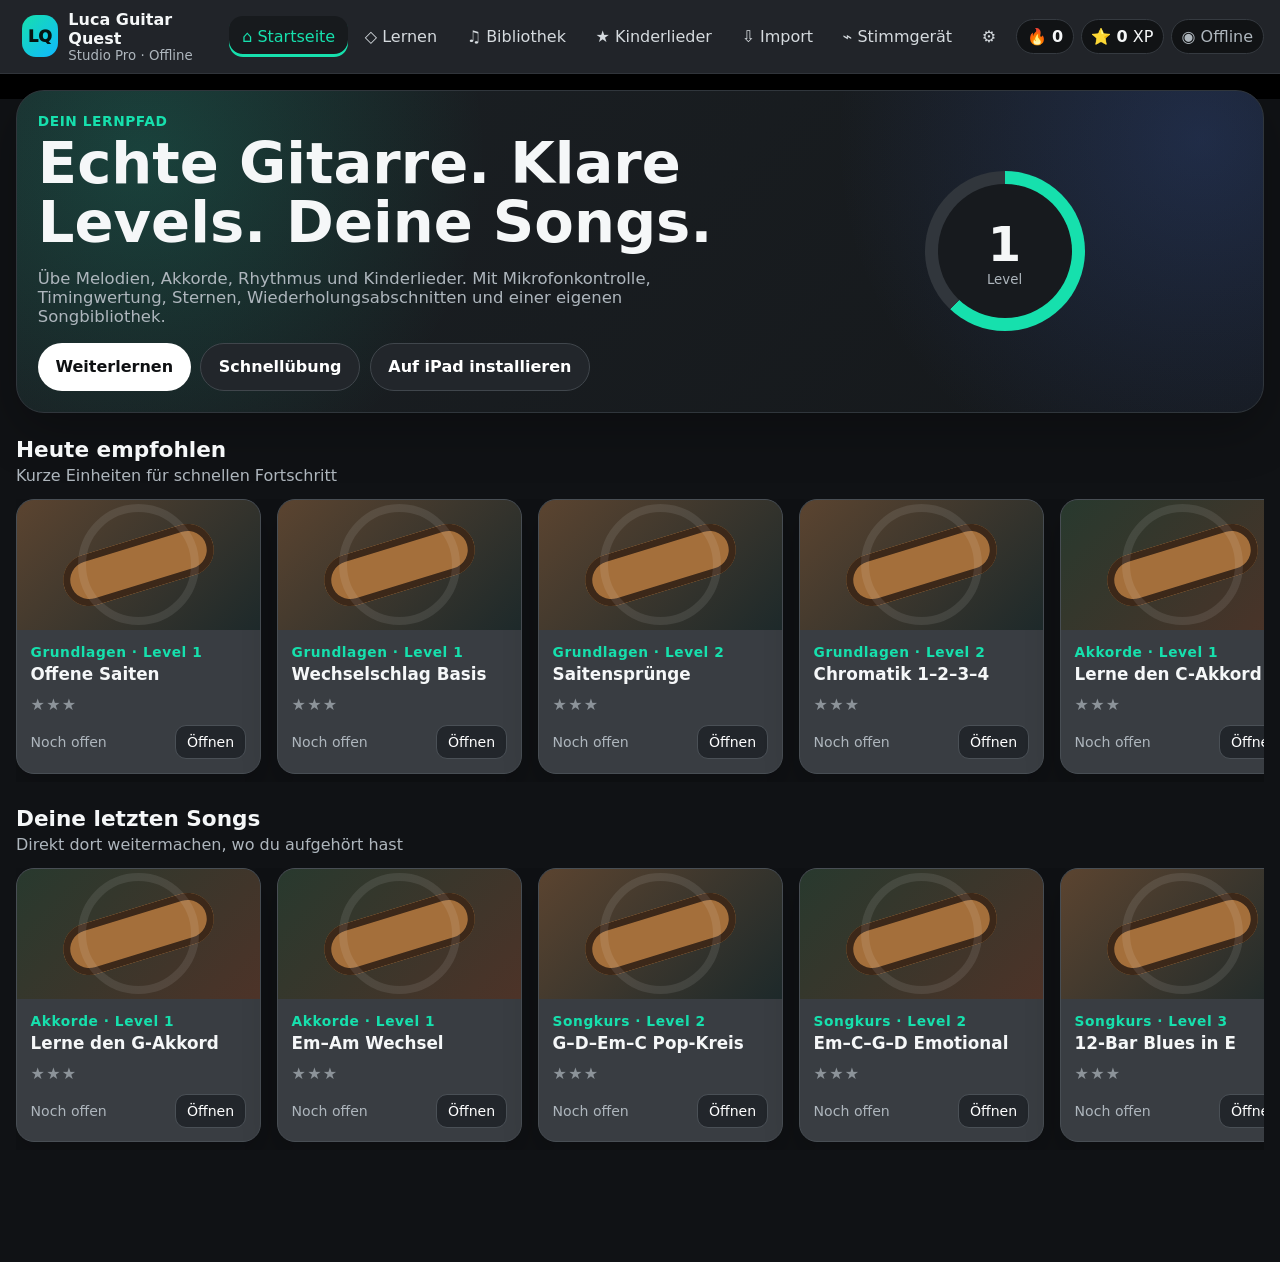
==== index.html @ d2fcce5e "Add files via upload" ====
<!doctype html>
<html lang="de">
<head>
  <meta charset="utf-8">
  <meta name="viewport" content="width=device-width, initial-scale=1, viewport-fit=cover">
  <meta name="theme-color" content="#15181c">
  <meta name="apple-mobile-web-app-capable" content="yes">
  <meta name="apple-mobile-web-app-status-bar-style" content="black-translucent">
  <title>Luca Guitar Quest Studio Pro · iPad Offline</title>

  <meta name="mobile-web-app-capable" content="yes">
  <meta name="apple-mobile-web-app-title" content="Luca Guitar Quest">
  <meta name="format-detection" content="telephone=no">
  <meta name="color-scheme" content="dark">
  <link rel="apple-touch-icon" sizes="180x180" href="icon-180.png">
  <link rel="icon" type="image/png" sizes="192x192" href="icon-192.png">
  <link rel="icon" type="image/png" sizes="512x512" href="icon-512.png">
  <link rel="apple-touch-startup-image" href="ipad-pro-13-portrait.png" media="(device-width: 1032px) and (device-height: 1376px) and (-webkit-device-pixel-ratio: 2) and (orientation: portrait)">
  <link rel="apple-touch-startup-image" href="ipad-pro-13-landscape.png" media="(device-width: 1032px) and (device-height: 1376px) and (-webkit-device-pixel-ratio: 2) and (orientation: landscape)">
  <link rel="manifest" href="manifest.json">
  <link rel="stylesheet" href="styles.css">
</head>
<body>
<div id="app" class="app-shell">
  <header class="topbar">
    <div class="topbar-inner">
      <button class="brand" data-nav="home" aria-label="Startseite öffnen">
        <span class="brand-logo">LQ</span>
        <span><strong>Luca Guitar Quest</strong><small>Studio Pro · Offline</small></span>
      </button>
      <nav class="desktop-nav" aria-label="Hauptnavigation">
        <button data-nav="home" class="active">⌂ Startseite</button>
        <button data-nav="learn">◇ Lernen</button>
        <button data-nav="library">♫ Bibliothek</button>
        <button data-nav="kids">★ Kinderlieder</button>
        <button data-nav="import">⇩ Import</button>
        <button data-nav="tuner">⌁ Stimmgerät</button>
        <button data-nav="settings">⚙ Einstellungen</button>
      </nav>
      <div class="top-status">
        <span class="status-chip">🔥 <b id="streakTop">0</b></span>
        <span class="status-chip">⭐ <b id="xpTop">0</b> XP</span>
        <span id="connectionTop" class="status-chip" title="Netzwerkstatus">◉ Offline</span>
      </div>
    </div>
  </header>

  <main class="main-content">
    <section id="screen-home" class="screen active">
      <div class="hero-card">
        <div>
          <span class="eyebrow">DEIN LERNPFAD</span>
          <h1>Echte Gitarre. Klare Levels. Deine Songs.</h1>
          <p>Übe Melodien, Akkorde, Rhythmus und Kinderlieder. Mit Mikrofonkontrolle, Timingwertung, Sternen, Wiederholungsabschnitten und einer eigenen Songbibliothek.</p>
          <div class="button-row">
            <button class="button primary" data-nav="learn">Weiterlernen</button>
            <button class="button secondary" id="quickPracticeBtn">Schnellübung</button>
            <button class="button secondary install-action" id="installHeroBtn">Auf iPad installieren</button>
          </div>
        </div>
        <div class="level-ring" aria-label="Aktuelles Level"><div><strong id="homeLevel">1</strong><small>Level</small></div></div>
      </div>
      <div class="section-head"><div><h2>Heute empfohlen</h2><p>Kurze Einheiten für schnellen Fortschritt</p></div></div>
      <div id="homeRecommended" class="horizontal-cards"></div>
      <div class="section-head"><div><h2>Deine letzten Songs</h2><p>Direkt dort weitermachen, wo du aufgehört hast</p></div></div>
      <div id="recentSongs" class="horizontal-cards"></div>
    </section>

    <section id="screen-learn" class="screen">
      <div class="subnav" role="tablist">
        <button class="active" data-learn-filter="all">Pfad</button>
        <button data-learn-filter="Grundlagen">Grundlagen</button>
        <button data-learn-filter="Akkorde">Akkorde</button>
        <button data-learn-filter="Rhythmus">Rhythmus</button>
        <button data-learn-filter="Songkurs">Songkurse</button>
      </div>
      <div class="section-head"><div><h2>Lernpfad</h2><p>Von offenen Saiten bis zu vollständigen Songabläufen</p></div></div>
      <div id="learnGrid" class="lesson-grid"></div>
      <div class="panel level-panel">
        <div><span class="eyebrow">FORTSCHRITT</span><h3>Level <span id="learnLevel">1</span></h3><p><span id="learnXp">0</span> von <span id="nextLevelXp">500</span> XP</p></div>
        <div class="progress-track"><i id="learnXpBar"></i></div>
      </div>
    </section>

    <section id="screen-library" class="screen">
      <div class="section-head"><div><h2>Songbibliothek</h2><p>Alle spielbaren Übungen, Favoriten und Imports in einer Übersicht</p></div></div>
      <div class="library-toolbar panel">
        <input id="librarySearch" type="search" placeholder="Nach Titel, Kategorie oder Quelle suchen">
        <select id="libraryMode"><option value="all">Alle Modi</option><option value="melody">Melodie</option><option value="chords">Akkorde</option><option value="rhythm">Rhythmus</option></select>
        <select id="libraryDifficulty"><option value="all">Alle Level</option><option value="1">Level 1</option><option value="2">Level 2</option><option value="3">Level 3</option><option value="4">Level 4+</option></select>
        <select id="librarySource"><option value="all">Alle Quellen</option><option value="built-in">Mitgeliefert</option><option value="traditional">Traditionell</option><option value="public-domain">Public Domain</option><option value="favorite">Favoriten</option><option value="import">Import</option></select>
        <select id="librarySort"><option value="recommended">Empfohlen</option><option value="title">Titel A–Z</option><option value="level">Level</option><option value="stars">Beste Bewertung</option><option value="recent">Zuletzt gespielt</option></select>
      </div>
      <div class="library-layout">
        <aside class="panel category-panel">
          <h3>Kategorien</h3>
          <button class="category-button active" data-category="all">Alle Songs <span id="countAll">0</span></button>
          <button class="category-button" data-category="Grundlagen">Grundlagen</button>
          <button class="category-button" data-category="Akkorde">Akkorde</button>
          <button class="category-button" data-category="Rhythmus">Rhythmus</button>
          <button class="category-button" data-category="Songkurs">Songkurse</button>
          <button class="category-button" data-category="Kinderlied">Kinderlieder</button>
          <button class="category-button" data-category="Favorit">Favoriten</button>
          <button class="category-button" data-category="Import">Imports</button>
        </aside>
        <div class="panel library-panel">
          <div class="library-header-row"><b id="libraryResultCount">0 Songs</b><span class="muted">Wähle einen Song für Details und Modus</span></div>
          <div id="libraryList" class="library-list"></div>
        </div>
      </div>
    </section>

    <section id="screen-kids" class="screen">
      <div class="hero-card kids-hero">
        <div><span class="eyebrow">KINDERLIEDER</span><h1>Für Kita, OGS und Zuhause</h1><p>Einfache Melodie-, Akkord- und Rhythmusübungen ohne eingeblendete Liedtexte. Mit langsamem Modus und Wiederholung einzelner Abschnitte.</p></div>
        <div class="level-ring kids-ring"><div><strong id="kidsCount">0</strong><small>Lieder</small></div></div>
      </div>
      <div id="kidsGrid" class="lesson-grid spaced"></div>
    </section>

    <section id="screen-import" class="screen">
      <div class="section-head"><div><h2>Import & legale Quellen</h2><p>Eigene Dateien, lizenzierte Daten und Favoriten hinzufügen</p></div></div>
      <div class="import-grid">
        <div class="panel">
          <h3>Datei importieren</h3>
          <label for="importType">Dateityp</label>
          <select id="importType"><option value="midi">MIDI .mid/.midi</option><option value="tab">Text-Tab .txt</option><option value="chordpro">ChordPro .cho/.chopro/.pro</option><option value="musicxml">MusicXML .xml/.musicxml</option><option value="json">Luca JSON</option><option value="guitarpro">GuitarPro .gp/.gp3/.gp4/.gp5/.gpx</option><option value="audio">Eigene Audio-Datei</option></select>
          <label for="importFile">Datei</label><input id="importFile" type="file">
          <label for="importRights">Rechtsstatus</label><select id="importRights"><option value="own">Eigene Datei / eigene Aufnahme</option><option value="licensed">Legal gekauft oder lizenziert</option><option value="public-domain">Public Domain</option><option value="creative-commons">Creative Commons</option><option value="educational">Unterrichtsmaterial mit Erlaubnis</option></select>
          <label for="importSourceNote">Quelle / Notiz</label><input id="importSourceNote" placeholder="Link, Lizenz oder Herkunft">
          <button id="importFileBtn" class="button primary full">Importieren</button>
          <div id="importStatus" class="status-box">Noch keine Datei importiert.</div>
        </div>
        <div class="panel">
          <h3>Spotify-/YouTube-Favorit</h3>
          <label for="favoriteTitle">Titel</label><input id="favoriteTitle" placeholder="Mein Lieblingssong">
          <label for="favoriteUrl">Spotify- oder YouTube-Link</label><input id="favoriteUrl" placeholder="https://...">
          <label for="favoriteChords">Akkordfolge</label><input id="favoriteChords" value="G D Em C">
          <label for="favoriteBpm">BPM</label><input id="favoriteBpm" type="number" value="90" min="40" max="220">
          <button id="favoriteSaveBtn" class="button primary full">Als spielbare Übung speichern</button>
          <p class="muted">Es wird keine geschützte Audiodatei heruntergeladen. Der Link dient als Referenz; die Übung wird aus Akkorden und Tempo erzeugt.</p>
        </div>
        <div class="panel">
          <h3>Legale Songquellen suchen</h3>
          <label for="legalQuery">Suchbegriff</label><input id="legalQuery" placeholder="z. B. Amazing Grace MIDI">
          <label for="legalSource">Quelle</label><select id="legalSource"><option value="mutopia">Mutopia Project</option><option value="imslp">IMSLP</option><option value="gutenberg">Project Gutenberg</option><option value="wikimedia">Wikimedia Commons</option><option value="web">Allgemeine Websuche</option></select>
          <button id="legalSearchBtn" class="button secondary full">Quelle öffnen</button>
          <p class="muted">Prüfe die konkrete Lizenz jeder Datei, besonders bei grenzüberschreitender Nutzung.</p>
        </div>
        <div class="panel">
          <h3>Quellenbibliothek</h3>
          <div id="sourceLibrary" class="source-list"></div>
        </div>
      </div>
    </section>

    <section id="screen-tuner" class="screen">
      <div class="panel tuner-panel">
        <span class="eyebrow">STANDARDSTIMMUNG E A D G B e</span>
        <h2>Stimmgerät & Mikrofonprüfung</h2>
        <div id="micEnvironment" class="mic-environment">Mikrofonumgebung wird geprüft …</div>
        <div id="tunerNote" class="tuner-note">–</div>
        <div id="tunerInfo" class="muted">Mikrofon noch nicht gestartet</div>
        <div class="tuner-scale"><div id="tunerPointer" class="tuner-pointer"></div></div>
        <div class="tuner-meters">
          <div class="meter-card"><span>Signalpegel</span><div class="signal-meter"><i id="micLevelBar"></i></div><b id="micLevelText">0 %</b></div>
          <div class="meter-card"><span>Erkennungssicherheit</span><div class="signal-meter"><i id="pitchConfidenceBar"></i></div><b id="pitchConfidenceText">0 %</b></div>
          <div class="meter-card"><span>Zielsaite</span><b id="tunerTargetString">–</b><small id="tunerTargetFrequency">Standard: E A D G B e</small></div>
        </div>
        <div class="button-row tuner-actions">
          <button id="tunerMicBtn" class="button primary">🎙 Mikrofon starten</button>
          <button id="tunerSelfTestBtn" class="button secondary">Interne Tonanalyse testen</button>
          <button id="openSafariMicBtn" class="button secondary">Mikrofon in Safari öffnen</button>
        </div>
        <div id="micStatusBox" class="status-box">Bereit. Schlage nach dem Start eine einzelne Saite kräftig und möglichst sauber an.</div>
      </div>
    </section>

    <section id="screen-settings" class="screen">
      <div class="settings-grid">
        <div class="panel"><h3>Barrierefreiheit</h3><label><input id="highContrastToggle" type="checkbox"> Hoher Kontrast</label><label><input id="reducedMotionToggle" type="checkbox"> Bewegungen reduzieren</label><label for="fontScale">Schriftgröße</label><input id="fontScale" type="range" min="90" max="130" value="100"></div>
        <div class="panel"><h3>Spieler</h3><label><input id="metronomeDefault" type="checkbox" checked> Metronom standardmäßig aktiv</label><label><input id="micDefault" type="checkbox"> Mikrofon beim Start anbieten</label><label for="timingWindow">Trefferfenster</label><select id="timingWindow"><option value="180">Streng · 180 ms</option><option value="260" selected>Normal · 260 ms</option><option value="380">Locker · 380 ms</option></select></div>
        <div class="panel network-panel"><h3>Offline & Netzwerk</h3><label class="network-switch"><input id="networkToggle" type="checkbox"> Internet-Funktionen erlauben</label><div id="networkState" class="status-box">Lokaler Offline-Modus wird geprüft …</div><button id="offlineCheckBtn" class="button secondary full">Offline-Speicher prüfen</button><p class="muted">Standardmäßig bleibt das Internet innerhalb der App ausgeschaltet. Lernen, Bibliothek, Imports, Fortschritt, Stimmgerät und Mikrofon funktionieren lokal. Nur externe Spotify-/YouTube-/Quellenlinks benötigen eine Verbindung und deine ausdrückliche Freigabe.</p></div>
        <div class="panel install-panel"><h3>iPad-App installieren</h3><div id="installState" class="install-state">Installationsstatus wird geprüft …</div><button id="installGuideBtn" class="button primary full">Installationsschritte anzeigen</button><button id="shareInstallLinkBtn" class="button secondary full">App-Link teilen</button><p class="muted">Für die erste Installation und den Mikrofonzugriff muss die App über HTTPS geöffnet werden. Nach dem ersten vollständigen Start funktioniert der Kern offline.</p></div>
        <div class="panel"><h3>Diagnose</h3><button id="runDiagnosticsBtn" class="button secondary full">Funktionen prüfen</button><div id="diagnosticsOutput" class="diagnostics-output">Noch keine Prüfung durchgeführt.</div></div>
        <div class="panel"><h3>Backup</h3><button id="exportBackupBtn" class="button secondary full">Backup exportieren</button><label for="backupImport">Backup importieren</label><input id="backupImport" type="file" accept="application/json"><textarea id="backupPreview" placeholder="Exportinformationen erscheinen hier" readonly></textarea></div>
      </div>
    </section>

    <section id="screen-detail" class="screen">
      <button class="back-button" data-nav="library">← Zur Bibliothek</button>
      <div id="songDetail"></div>
    </section>

    <section id="screen-player" class="screen player-screen">
      <div class="player-header">
        <div><span id="playerCategory" class="eyebrow">ÜBUNG</span><h2 id="playerTitle">Song</h2><div id="playerMeta" class="muted"></div></div>
        <div class="player-controls-top">
          <button id="speedMinus" class="circle-button">−</button>
          <input id="speedSlider" type="range" min="50" max="150" value="100" aria-label="Spielgeschwindigkeit">
          <button id="speedPlus" class="circle-button">+</button>
          <strong><span id="speedValue">100</span>%</strong>
          <button id="metronomeBtn" class="toggle-button active">Metronom</button>
          <button id="playerMicBtn" class="toggle-button">Mikro</button>
        </div>
      </div>

      <div class="score-strip">
        <span>Score <b id="playerScore">0</b></span><span>Treffer <b id="playerAccuracy">0%</b></span><span>Timing <b id="playerTiming">–</b></span><span>Serie <b id="playerCombo">0</b></span>
      </div>
      <div id="liveFeedback" class="live-feedback">
        <span id="liveMicDot" class="live-dot"></span>
        <span>Live-Ton: <b id="liveDetectedNote">–</b></span>
        <span id="livePitchDetail">Mikrofon aus</span>
        <span>Ziel: <b id="liveTargetNote">–</b></span>
      </div>

      <div class="highway-wrap">
        <canvas id="gameCanvas" width="1200" height="650" aria-label="Gitarren-Spielbrett"></canvas>
        <div id="countdown" class="countdown hidden">3</div>
      </div>

      <div id="inputControls" class="input-controls"></div>

      <div class="transport-panel">
        <div class="transport-buttons">
          <button id="playPauseBtn" class="transport-main">▶</button>
          <button id="restartBtn" class="transport-button" title="Von vorn">↺</button>
          <button id="backFiveBtn" class="transport-button" title="5 Sekunden zurück">−5s</button>
          <button id="forwardFiveBtn" class="transport-button" title="5 Sekunden vor">+5s</button>
          <button id="setLoopABtn" class="transport-button">A setzen</button>
          <button id="setLoopBBtn" class="transport-button">B setzen</button>
          <button id="loopToggleBtn" class="transport-button">Loop aus</button>
        </div>
        <div class="timeline-row">
          <span id="currentTimeLabel">0:00</span>
          <div class="timeline-wrap">
            <div id="timelineMarkers" class="timeline-markers"></div>
            <div id="timelineProgress" class="timeline-progress"></div>
            <input id="timelineSeek" type="range" min="0" max="1000" value="0" aria-label="Songposition vor- oder zurückspulen">
            <div id="loopRegion" class="loop-region hidden"></div>
          </div>
          <span id="durationLabel">0:00</span>
        </div>
        <div class="transport-hint">Du kannst den Fortschrittsbalken antippen, ziehen oder mit den Pfeiltasten verschieben. A/B setzt einen wiederholbaren Übungsabschnitt.</div>
      </div>

      <audio id="backingAudio" preload="metadata"></audio>
    </section>
  </main>

  <nav class="mobile-nav" aria-label="Mobile Navigation">
    <button data-nav="home" class="active">⌂<small>Start</small></button>
    <button data-nav="learn">◇<small>Lernen</small></button>
    <button data-nav="library">♫<small>Songs</small></button>
    <button data-nav="kids">★<small>Kinder</small></button>
    <button data-nav="tuner">⌁<small>Stimmen</small></button>
  </nav>
</div>

<div id="installModal" class="install-modal hidden" role="dialog" aria-modal="true" aria-labelledby="installModalTitle">
  <div class="install-dialog">
    <button id="closeInstallModal" class="install-close" aria-label="Schließen">×</button>
    <span class="eyebrow">IPAD INSTALLATION</span>
    <h2 id="installModalTitle">Luca Guitar Quest als App installieren</h2>
    <ol class="install-steps">
      <li>Öffne die HTTPS-Adresse dieser App in <b>Safari</b>.</li>
      <li>Tippe oben auf <b>Teilen</b> (Quadrat mit Pfeil).</li>
      <li>Wähle <b>Zum Home-Bildschirm</b>.</li>
      <li>Aktiviere <b>Als Web-App öffnen</b> und tippe auf <b>Hinzufügen</b>.</li>
      <li>Starte die App anschließend einmal vollständig online über das neue Symbol, damit alle Kerndateien offline gespeichert werden.</li>
      <li>Danach kannst du unter <b>Einstellungen → Offline & Netzwerk</b> den lokalen Offline-Modus verwenden.</li>
    </ol>
    <div id="installModalStatus" class="status-box"></div>
    <div class="button-row">
      <button id="copyAppUrlBtn" class="button primary">Adresse kopieren</button>
      <button id="closeInstallModalBottom" class="button secondary">Verstanden</button>
    </div>
  </div>
</div>
<div id="orientationHint" class="orientation-hint hidden">Für den Spielmodus funktioniert die App im Querformat am besten.</div>
<script src="app.js"></script>
</body>
</html>
---- styles.css ----
:root{
  --bg:#101215;--panel:#191c20;--panel2:#22262b;--panel3:#2c3137;--text:#f5f7f8;--muted:#aeb6bd;--line:#343a41;
  --accent:#16e0ad;--accent2:#10b8ff;--gold:#ffb84c;--bad:#ff657c;--good:#50e29b;--blue:#4776ef;--shadow:0 18px 50px rgba(0,0,0,.26);--font-scale:1;
}
*{box-sizing:border-box}html{font-size:calc(16px * var(--font-scale))}body{margin:0;background:linear-gradient(#000 0 11vh,var(--bg) 11vh 100%);color:var(--text);font-family:Inter,system-ui,-apple-system,BlinkMacSystemFont,"Segoe UI",sans-serif;min-height:100vh}body.high-contrast{--bg:#000;--panel:#050505;--panel2:#111;--panel3:#181818;--line:#fff;--muted:#eee;--accent:#00ffc8;--accent2:#00c8ff}body.reduced-motion *,body.reduced-motion *::before,body.reduced-motion *::after{animation:none!important;transition:none!important;scroll-behavior:auto!important}
button,input,select,textarea{font:inherit}button{cursor:pointer}.app-shell{min-height:100vh}.topbar{position:sticky;top:0;z-index:40;background:rgba(35,38,43,.96);backdrop-filter:blur(18px);border-bottom:1px solid #30343a;padding:max(.55rem,env(safe-area-inset-top)) 1rem .55rem}.topbar-inner{max-width:1280px;margin:auto;display:flex;align-items:center;justify-content:space-between;gap:1rem}.brand{display:flex;align-items:center;gap:.65rem;border:0;background:transparent;color:var(--text);text-align:left}.brand-logo{width:42px;height:42px;border-radius:14px;background:linear-gradient(135deg,var(--accent),var(--accent2));display:grid;place-items:center;color:#061411;font-weight:1000}.brand strong,.brand small{display:block}.brand small{color:var(--muted)}.desktop-nav{display:flex;gap:.25rem;overflow:auto}.desktop-nav button{border:0;background:transparent;color:#d5dade;padding:.68rem .8rem;border-radius:14px;white-space:nowrap}.desktop-nav button.active{background:#171a1d;color:var(--accent);box-shadow:inset 0 -3px var(--accent)}.top-status{display:flex;gap:.4rem}.status-chip{border:1px solid #353a40;background:#111315;border-radius:999px;padding:.42rem .62rem;white-space:nowrap}.main-content{max-width:1280px;margin:auto;padding:1rem 1rem 7rem}.screen{display:none}.screen.active{display:block}.hero-card{display:grid;grid-template-columns:1.2fr .8fr;gap:1rem;align-items:center;min-height:230px;padding:1.3rem;border:1px solid #30363c;border-radius:28px;background:radial-gradient(circle at 10% 20%,rgba(22,224,173,.18),transparent 30%),radial-gradient(circle at 95% 15%,rgba(71,118,239,.2),transparent 30%),linear-gradient(135deg,#1b2024,#15181b);box-shadow:var(--shadow)}.hero-card h1{font-size:clamp(2rem,4.5vw,3.6rem);line-height:1.02;margin:.3rem 0}.hero-card p{max-width:64ch;color:var(--muted);font-size:1.03rem}.eyebrow{color:var(--accent);font-weight:900;letter-spacing:.04em;font-size:.86rem}.button-row{display:flex;gap:.6rem;flex-wrap:wrap}.button{border-radius:999px;padding:.85rem 1.1rem;border:1px solid #40464c;background:#22262b;color:#fff;font-weight:800}.button.primary{border:0;background:#fff;color:#0e1012}.button.secondary{background:#22262b}.button.full{width:100%;margin-top:1rem}.level-ring{width:160px;height:160px;border-radius:50%;display:grid;place-items:center;margin:auto;background:conic-gradient(var(--accent) 62%,#31363c 0);position:relative}.level-ring::after{content:"";position:absolute;inset:13px;border-radius:50%;background:#171a1e}.level-ring div{position:relative;z-index:2;text-align:center}.level-ring strong,.level-ring small{display:block}.level-ring strong{font-size:3rem}.level-ring small{color:var(--muted)}.section-head{display:flex;align-items:end;justify-content:space-between;margin:1.55rem 0 .85rem}.section-head h2{margin:0;font-size:1.35rem}.section-head p{margin:.25rem 0 0;color:var(--muted)}.horizontal-cards{display:grid;grid-auto-flow:column;grid-auto-columns:minmax(245px,1fr);gap:1rem;overflow-x:auto;scroll-snap-type:x mandatory;padding-bottom:.5rem}.lesson-grid{display:grid;grid-template-columns:repeat(auto-fit,minmax(235px,1fr));gap:1rem}.spaced{margin-top:1rem}.lesson-card{scroll-snap-align:start;background:#393d42;border:1px solid #484e54;border-radius:18px;overflow:hidden;min-height:255px;box-shadow:0 15px 35px rgba(0,0,0,.22)}.lesson-thumb{height:130px;position:relative;display:grid;place-items:center;background:linear-gradient(135deg,#5b4430,#1d292a);overflow:hidden}.lesson-thumb::before{content:"";width:155px;height:52px;border-radius:35px;background:#a46f3b;transform:rotate(-17deg);box-shadow:0 0 0 7px #3c2819 inset}.lesson-thumb::after{content:"";position:absolute;width:105px;height:105px;border:8px solid rgba(255,255,255,.09);border-radius:50%}.lesson-card[data-type="chords"] .lesson-thumb{background:linear-gradient(135deg,#28392e,#4d3328)}.lesson-card[data-type="rhythm"] .lesson-thumb{background:linear-gradient(135deg,#2f2a49,#263948)}.lesson-card[data-kids="true"] .lesson-thumb{background:linear-gradient(135deg,#4d3d1f,#2c573f)}.lesson-body{padding:.85rem}.lesson-body h3{font-size:1.05rem;margin:.25rem 0 .7rem}.stars{letter-spacing:.08em;color:#8c9399}.stars .on{color:var(--gold)}.lesson-footer{display:flex;justify-content:space-between;align-items:center;margin-top:.7rem;color:var(--muted);font-size:.88rem}.small-button{border:1px solid #4a5056;background:#22262b;color:#fff;border-radius:11px;padding:.5rem .7rem}.panel{background:var(--panel);border:1px solid #30363c;border-radius:22px;padding:1rem;box-shadow:var(--shadow)}.panel h3{margin-top:0}.subnav{display:flex;gap:.35rem;overflow:auto;background:#0e1012;border:1px solid #2e3338;border-radius:16px;padding:.3rem}.subnav button{border:0;background:transparent;color:var(--muted);border-radius:12px;padding:.72rem .95rem;white-space:nowrap}.subnav button.active{background:#fff;color:#111;font-weight:900}.level-panel{margin-top:1rem}.progress-track{height:13px;background:#090b0d;border:1px solid #343a40;border-radius:999px;overflow:hidden}.progress-track i{display:block;height:100%;width:0;background:linear-gradient(90deg,var(--accent2),var(--accent))}.library-toolbar{display:grid;grid-template-columns:minmax(240px,1.6fr) repeat(4,minmax(145px,.8fr));gap:.65rem}.library-toolbar input,.library-toolbar select,.import-grid input,.import-grid select,.settings-grid input,.settings-grid select,.settings-grid textarea{background:#0d0f11;color:#fff;border:1px solid #363c42;border-radius:13px;padding:.78rem}.library-layout{display:grid;grid-template-columns:230px 1fr;gap:1rem;margin-top:1rem}.category-panel{align-self:start;position:sticky;top:82px}.category-button{width:100%;display:flex;justify-content:space-between;border:0;background:transparent;color:#d4d9dc;padding:.75rem;border-radius:12px;text-align:left}.category-button.active{background:#262b30;color:var(--accent);font-weight:900}.library-header-row{display:flex;justify-content:space-between;padding-bottom:.65rem;border-bottom:1px solid #2c3136}.muted{color:var(--muted)}.library-list{display:grid}.library-row{display:grid;grid-template-columns:minmax(220px,1.5fr) minmax(120px,.7fr) minmax(120px,.7fr) auto;gap:.8rem;align-items:center;padding:.85rem 0;border-bottom:1px solid #2b3035}.library-row:last-child{border:0}.mode-tags{display:flex;gap:.35rem;flex-wrap:wrap}.mode-tag{font-size:.76rem;border:1px solid #454b51;border-radius:999px;padding:.26rem .45rem;color:#ced4d8}.source-tag{font-size:.76rem;color:var(--muted)}.kids-hero{background:radial-gradient(circle at 15% 20%,rgba(255,184,76,.24),transparent 30%),linear-gradient(135deg,#26382f,#171b19)}.kids-ring{background:conic-gradient(var(--gold) 72%,#31363c 0)}.import-grid,.settings-grid{display:grid;grid-template-columns:repeat(auto-fit,minmax(270px,1fr));gap:1rem}.panel label{display:block;margin:.72rem 0 .25rem;color:var(--muted)}.status-box,.diagnostics-output{margin-top:.8rem;padding:.75rem;border:1px solid #383e44;background:#0e1012;border-radius:12px;color:var(--muted);white-space:pre-wrap}.source-list{display:grid;gap:.5rem;max-height:320px;overflow:auto}.source-item{border:1px solid #353b41;background:#111417;border-radius:13px;padding:.7rem}.tuner-panel{display:grid;place-items:center;text-align:center;gap:1rem;min-height:520px}.tuner-note{font-size:6rem;font-weight:1000}.tuner-scale{width:min(740px,100%);height:80px;border-radius:999px;background:linear-gradient(90deg,#7b3140,#896a2c,#2e7951,#896a2c,#7b3140);position:relative}.tuner-scale::after{content:"";position:absolute;left:50%;top:0;bottom:0;width:4px;background:#fff}.tuner-pointer{position:absolute;left:50%;top:-10px;width:18px;height:100px;border-radius:999px;background:var(--accent2);transform:translateX(-50%)}.settings-grid textarea{min-height:150px}.back-button{border:0;background:transparent;color:var(--accent);font-weight:900;margin-bottom:1rem}.detail-hero{display:grid;grid-template-columns:1.2fr .8fr;gap:1rem}.detail-metadata{display:grid;grid-template-columns:repeat(auto-fit,minmax(120px,1fr));gap:.6rem;margin-top:1rem}.meta-card{background:#111417;border:1px solid #353b41;border-radius:14px;padding:.75rem}.mode-picker{display:flex;gap:.5rem;flex-wrap:wrap;margin-top:1rem}.mode-button{border:1px solid #43494f;background:#22262b;color:#fff;border-radius:14px;padding:.75rem 1rem}.mode-button.active{border-color:var(--accent);color:var(--accent)}.player-screen{background:#4775e9;min-height:calc(100vh - 84px);margin:-1rem;border-radius:0;padding-bottom:1rem}.player-header{display:flex;justify-content:space-between;gap:1rem;align-items:center;padding:1rem 1.1rem}.player-header h2{margin:.2rem 0}.player-controls-top{display:flex;gap:.5rem;align-items:center;flex-wrap:wrap;background:#285668;padding:.55rem .7rem;border-radius:999px}.circle-button{width:38px;height:38px;border-radius:50%;border:1px solid #dce5e9;background:transparent;color:#fff;font-size:1.2rem}.player-controls-top input{width:180px}.toggle-button{border:0;border-radius:999px;background:#1c3b48;color:#cfe6ee;padding:.6rem .85rem}.toggle-button.active{background:#12b9ff;color:#fff}.score-strip{display:flex;gap:1rem;justify-content:center;flex-wrap:wrap;padding:.55rem;background:rgba(16,26,60,.38);border-top:1px solid rgba(255,255,255,.15);border-bottom:1px solid rgba(255,255,255,.15)}.highway-wrap{position:relative;background:linear-gradient(#4775e9 0 45%,#2c2f34 45% 100%);min-height:520px}.highway-wrap canvas{display:block;width:100%;height:520px}.countdown{position:absolute;inset:0;display:grid;place-items:center;font-size:8rem;font-weight:1000;color:#fff;text-shadow:0 10px 30px rgba(0,0,0,.4)}.hidden{display:none!important}.input-controls{display:flex;gap:.5rem;justify-content:center;flex-wrap:wrap;padding:.8rem;background:#3268db}.input-button{min-width:78px;border:1px solid rgba(255,255,255,.65);background:#1f3e85;color:#fff;border-radius:14px;padding:.7rem .85rem;font-weight:900}.input-button.hit{background:var(--good);color:#07130d}.input-button.wrong{background:var(--bad)}.transport-panel{background:#3268db;padding:.8rem 1rem 1rem}.transport-buttons{display:flex;gap:.5rem;align-items:center;flex-wrap:wrap}.transport-main{width:54px;height:54px;border-radius:50%;border:0;background:#fff;color:#2f61cf;font-size:1.25rem}.transport-button{border:1px solid rgba(255,255,255,.5);background:#234b9f;color:#fff;border-radius:12px;padding:.62rem .75rem}.transport-button.active{background:var(--gold);color:#21190c}.timeline-row{display:grid;grid-template-columns:auto 1fr auto;align-items:center;gap:.65rem;margin-top:.75rem}.timeline-wrap{position:relative;height:38px;display:flex;align-items:center}.timeline-wrap input[type=range]{position:relative;z-index:4;width:100%;accent-color:#fff;touch-action:none;cursor:ew-resize}.timeline-progress{position:absolute;left:8px;top:8px;bottom:8px;width:0;z-index:2;background:linear-gradient(90deg,var(--accent),#fff);border-radius:999px;pointer-events:none;opacity:.7}.timeline-markers{position:absolute;inset:8px 8px;z-index:1;background:repeating-linear-gradient(90deg,transparent 0 7%,rgba(255,184,76,.85) 7.2% 7.6%,transparent 7.8% 14%);border-radius:999px}.loop-region{position:absolute;z-index:2;top:8px;bottom:8px;background:rgba(22,224,173,.35);border-left:2px solid var(--accent);border-right:2px solid var(--accent);pointer-events:none}.transport-hint{text-align:center;font-size:.84rem;color:#dce7ff;margin-top:.45rem}.mobile-nav{display:none;position:fixed;z-index:50;left:0;right:0;bottom:0;background:#24272b;border-top:1px solid #3a3f44;grid-template-columns:repeat(5,1fr);padding:.4rem max(.4rem,env(safe-area-inset-right)) max(.4rem,env(safe-area-inset-bottom))}.mobile-nav button{border:0;background:transparent;color:#d6dce0;padding:.45rem .15rem}.mobile-nav button small{display:block}.mobile-nav button.active{color:var(--accent)}
@media(max-width:980px){.desktop-nav{display:none}.mobile-nav{display:grid}.hero-card,.detail-hero{grid-template-columns:1fr}.library-toolbar{grid-template-columns:1fr 1fr}.library-layout{grid-template-columns:1fr}.category-panel{position:static;display:flex;overflow:auto;gap:.3rem}.category-button{width:auto;white-space:nowrap}.top-status .status-chip:nth-child(1){display:none}.horizontal-cards{grid-auto-columns:78%}.player-header{align-items:flex-start;flex-direction:column}.player-controls-top{border-radius:18px;width:100%}.highway-wrap canvas{height:500px}.highway-wrap{min-height:500px}.library-row{grid-template-columns:1fr auto}.library-row .source-col,.library-row .mode-col{display:none}}
@media(max-width:620px){.main-content{padding:.8rem .75rem 7rem}.hero-card{padding:1rem}.library-toolbar{grid-template-columns:1fr}.lesson-grid{grid-template-columns:1fr}.player-controls-top input{width:120px}.score-strip{font-size:.88rem}.transport-buttons{justify-content:center}.timeline-row{grid-template-columns:auto 1fr auto}.input-button{min-width:62px;padding:.62rem}.tuner-note{font-size:4.8rem}}

.play-status{display:inline-flex;align-items:center;gap:.3rem;margin-top:.35rem;font-size:.76rem;border-radius:999px;padding:.26rem .5rem;border:1px solid #454b51;color:#d8dde0}.play-status.exact{border-color:var(--good);color:var(--good)}.play-status.template{border-color:var(--gold);color:var(--gold)}.detail-warning{margin-top:1rem;padding:.8rem;border-radius:14px;border:1px solid rgba(255,184,76,.55);background:rgba(255,184,76,.1);color:#ffe1a8}.library-row.reference-template{background:linear-gradient(90deg,rgba(255,184,76,.035),transparent)}


/* Mikrofon-/Tuner-Reparatur */
.mic-environment{width:min(820px,100%);padding:.8rem 1rem;border-radius:14px;border:1px solid #3b4249;background:#101316;color:var(--muted);text-align:left}
.mic-environment.ok{border-color:var(--good);color:var(--good)}
.mic-environment.warn{border-color:var(--gold);color:var(--gold)}
.mic-environment.bad{border-color:var(--bad);color:#ffd6dc}
.tuner-meters{width:min(820px,100%);display:grid;grid-template-columns:repeat(3,minmax(0,1fr));gap:.7rem}
.meter-card{display:grid;gap:.4rem;align-content:center;min-height:96px;padding:.75rem;border:1px solid #363d44;border-radius:15px;background:#101316;text-align:left}
.meter-card span,.meter-card small{color:var(--muted)}
.signal-meter{height:12px;border-radius:999px;background:#080a0c;border:1px solid #343b42;overflow:hidden}
.signal-meter i{display:block;width:0;height:100%;background:linear-gradient(90deg,var(--bad),var(--gold),var(--good));transition:width .08s linear}
.tuner-actions{justify-content:center}
.live-feedback{display:flex;justify-content:center;align-items:center;gap:1rem;flex-wrap:wrap;padding:.55rem .8rem;background:rgba(8,18,42,.62);border-bottom:1px solid rgba(255,255,255,.16);color:#eef4ff;font-size:.92rem}
.live-dot{width:11px;height:11px;border-radius:50%;background:#6f7884;box-shadow:0 0 0 4px rgba(255,255,255,.06)}
.live-dot.on{background:var(--good);box-shadow:0 0 13px var(--good)}
.live-dot.warn{background:var(--gold);box-shadow:0 0 13px var(--gold)}
.live-dot.bad{background:var(--bad);box-shadow:0 0 13px var(--bad)}
@media(max-width:760px){.tuner-meters{grid-template-columns:1fr}.live-feedback{gap:.55rem;font-size:.82rem}.mic-environment{text-align:center}}


/* iPad/PWA installation and app-mode optimization */
html,body{overscroll-behavior:none;-webkit-tap-highlight-color:transparent}
body.standalone-mode{background:var(--bg)}
body.standalone-mode .topbar{padding-top:max(.55rem,env(safe-area-inset-top))}
.install-state{padding:.8rem;border-radius:14px;border:1px solid #3a4249;background:#0e1114;color:var(--muted);line-height:1.45}
.install-state.good{border-color:var(--good);color:var(--good)}
.install-state.warn{border-color:var(--gold);color:var(--gold)}
.install-state.bad{border-color:var(--bad);color:#ffd6dc}
.install-modal{position:fixed;inset:0;z-index:1000;display:grid;place-items:center;padding:1rem;background:rgba(0,0,0,.78);backdrop-filter:blur(12px)}
.install-dialog{position:relative;width:min(620px,100%);max-height:90vh;overflow:auto;background:#171b1f;border:1px solid #3b434b;border-radius:24px;padding:1.25rem;box-shadow:0 28px 90px rgba(0,0,0,.58)}
.install-dialog h2{margin:.35rem 2.6rem .5rem 0}.install-close{position:absolute;right:.75rem;top:.65rem;width:42px;height:42px;border-radius:50%;border:1px solid #3d454d;background:#242a30;color:#fff;font-size:1.5rem}.install-steps{display:grid;gap:.75rem;padding-left:1.4rem;line-height:1.45}.install-steps li::marker{color:var(--accent);font-weight:900}
.orientation-hint{position:fixed;z-index:900;left:50%;bottom:calc(1rem + env(safe-area-inset-bottom));transform:translateX(-50%);padding:.7rem 1rem;border-radius:999px;background:#11161a;border:1px solid #3b444c;color:#fff;box-shadow:0 14px 38px rgba(0,0,0,.45);text-align:center}
.install-action[hidden]{display:none!important}
@media (display-mode: standalone){.install-action{display:none!important}}
@media (orientation:portrait) and (min-width:700px){body.player-active .orientation-hint{display:block!important}}
@media (min-width:1000px) and (pointer:coarse){.main-content{max-width:1440px}.player-screen{min-height:calc(100dvh - 74px)}.highway-wrap,.highway-wrap canvas{min-height:58dvh;height:58dvh}.input-button{min-height:58px}.transport-button{min-height:48px}.transport-main{width:62px;height:62px}.timeline-wrap{height:48px}.timeline-wrap input[type=range]{height:48px}}


/* iPad Offline Edition */
.network-panel .network-switch{display:flex;align-items:center;gap:.7rem;margin:.2rem 0 1rem;color:var(--text);font-weight:750}
.network-panel input[type="checkbox"]{width:22px;height:22px;accent-color:var(--accent)}
.status-chip.network-online{color:var(--good);border-color:color-mix(in srgb,var(--good) 55%,#30363c)}
.status-chip.network-offline{color:var(--muted)}
.status-chip.network-unavailable{color:var(--gold)}
body.local-only [data-requires-network="true"]{opacity:.68}
@media (display-mode:standalone){body{overscroll-behavior:none;-webkit-user-select:none;user-select:none}input,textarea{-webkit-user-select:text;user-select:text}}
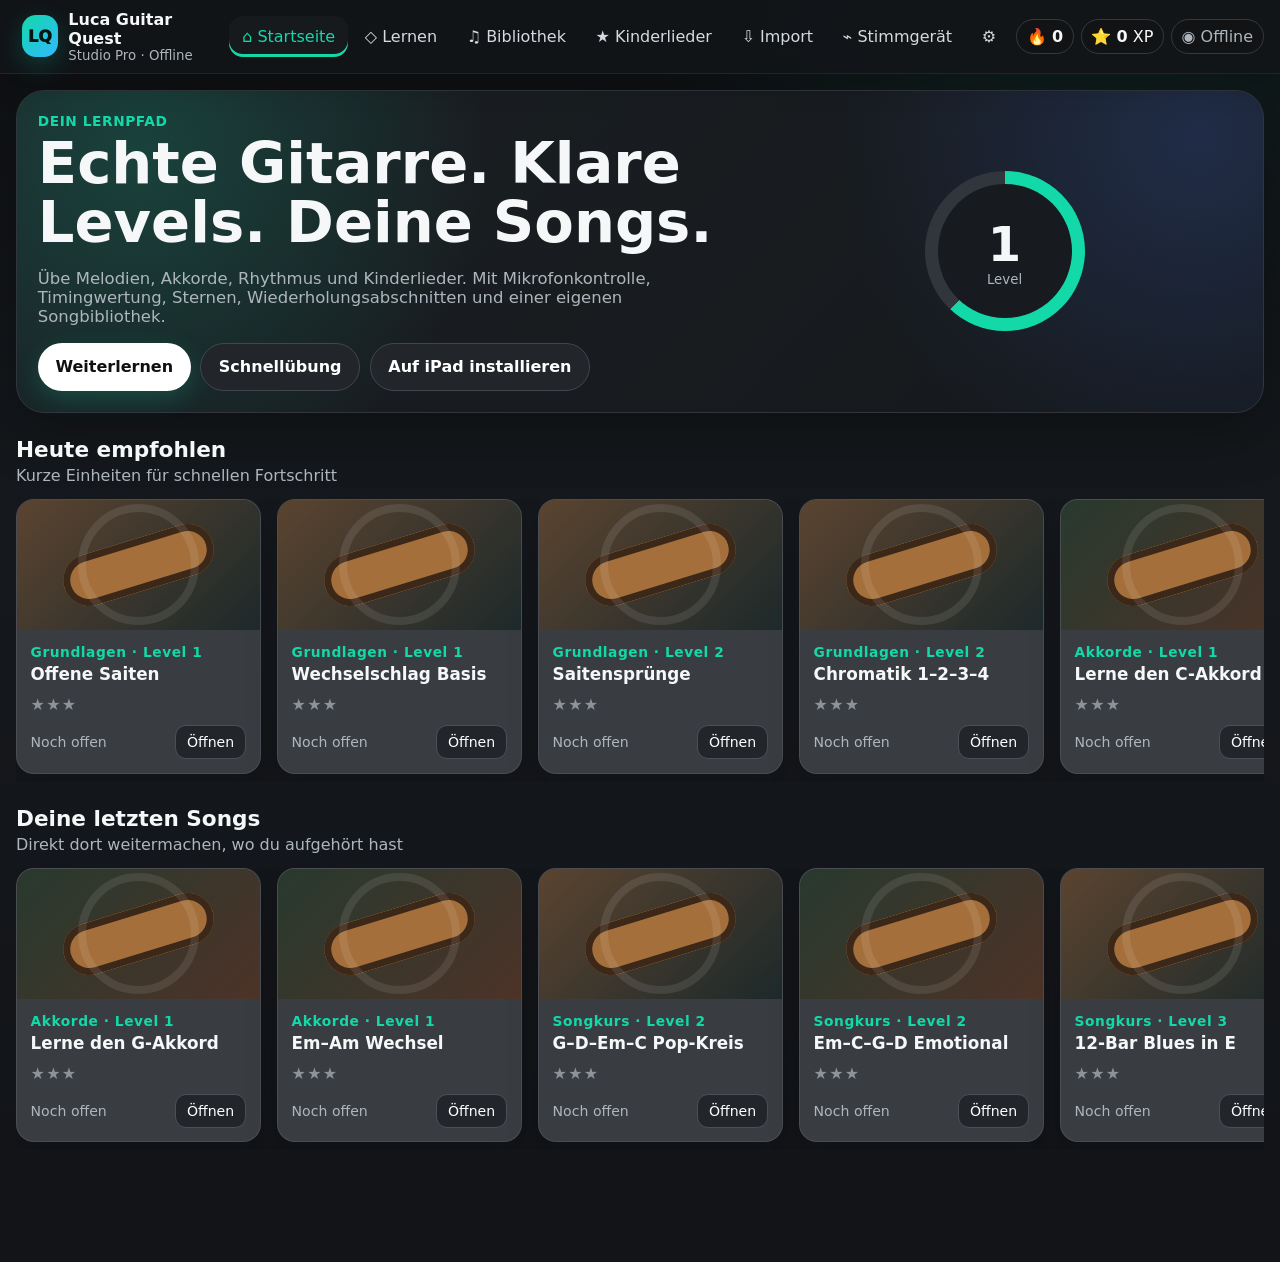
==== commit d0388899: "Add files via upload" ====
--- a/index.html
+++ b/index.html
@@ -3,7 +3,8 @@
 <head>
   <meta charset="utf-8">
   <meta name="viewport" content="width=device-width, initial-scale=1, viewport-fit=cover">
-  <meta name="theme-color" content="#15181c">
+  <meta name="theme-color" content="#101215">
+  <meta name="application-name" content="Luca Guitar Quest">
   <meta name="apple-mobile-web-app-capable" content="yes">
   <meta name="apple-mobile-web-app-status-bar-style" content="black-translucent">
   <title>Luca Guitar Quest Studio Pro · iPad Offline</title>
@@ -280,5 +281,6 @@
 </div>
 <div id="orientationHint" class="orientation-hint hidden">Für den Spielmodus funktioniert die App im Querformat am besten.</div>
 <script src="app.js"></script>
+<script src="mic-pro.js"></script>
 </body>
 </html>
--- a/styles.css
+++ b/styles.css
@@ -55,3 +55,81 @@
 .status-chip.network-unavailable{color:var(--gold)}
 body.local-only [data-requires-network="true"]{opacity:.68}
 @media (display-mode:standalone){body{overscroll-behavior:none;-webkit-user-select:none;user-select:none}input,textarea{-webkit-user-select:text;user-select:text}}
+
+
+/* Premium UI Refresh 2026
+   Ergänzt die bestehende Oberfläche, ohne Funktionsklassen oder IDs umzubenennen. */
+:root{
+  --bg:#121418;
+  --panel:#202329;
+  --panel2:#292d33;
+  --panel3:#32363d;
+  --line:rgba(255,255,255,.085);
+  --accent:#13d8a8;
+  --accent2:#31b9ff;
+  --shadow:0 18px 55px rgba(0,0,0,.28);
+}
+body{
+  background:
+    radial-gradient(circle at 85% -10%,rgba(19,216,168,.10),transparent 30rem),
+    linear-gradient(180deg,#0e1013 0,#15181c 32rem,#121418 100%);
+}
+.topbar{
+  background:rgba(19,21,25,.88);
+  border-bottom:1px solid rgba(255,255,255,.07);
+  box-shadow:0 10px 30px rgba(0,0,0,.18);
+}
+.brand-logo{
+  box-shadow:0 8px 24px rgba(19,216,168,.22);
+}
+.screen{
+  animation:premium-screen-in .22s ease-out;
+}
+@keyframes premium-screen-in{
+  from{opacity:.35;transform:translateY(5px)}
+  to{opacity:1;transform:none}
+}
+.card,.panel,.lesson-card,.song-card,.tool-card,.settings-card,.stat-card{
+  border-color:var(--line);
+  box-shadow:0 12px 35px rgba(0,0,0,.14);
+}
+.button.primary{
+  box-shadow:0 8px 24px rgba(19,216,168,.20);
+}
+.button,.desktop-nav button,.mobile-nav button{
+  -webkit-tap-highlight-color:transparent;
+}
+.mobile-nav{
+  background:rgba(22,24,28,.94);
+  border-top:1px solid rgba(255,255,255,.08);
+  backdrop-filter:blur(20px) saturate(135%);
+  -webkit-backdrop-filter:blur(20px) saturate(135%);
+  padding-bottom:max(.55rem,env(safe-area-inset-bottom));
+}
+.mobile-nav button{
+  min-height:54px;
+  border-radius:14px;
+  transition:background .18s ease,color .18s ease,transform .18s ease;
+}
+.mobile-nav button:active{transform:scale(.96)}
+.mobile-nav button.active{
+  background:linear-gradient(180deg,rgba(19,216,168,.13),rgba(19,216,168,.03));
+  color:var(--accent);
+}
+input,select,textarea{
+  background:#111418;
+  border-color:rgba(255,255,255,.12);
+}
+:focus-visible{
+  outline:3px solid rgba(19,216,168,.45);
+  outline-offset:3px;
+}
+@media (max-width:780px){
+  .topbar{padding-top:max(.45rem,env(safe-area-inset-top))}
+  .top-status{gap:.25rem}
+  .status-chip{padding:.35rem .52rem}
+  .main-content{padding-bottom:calc(88px + env(safe-area-inset-bottom))}
+}
+@media (prefers-reduced-motion:reduce){
+  .screen{animation:none}
+}
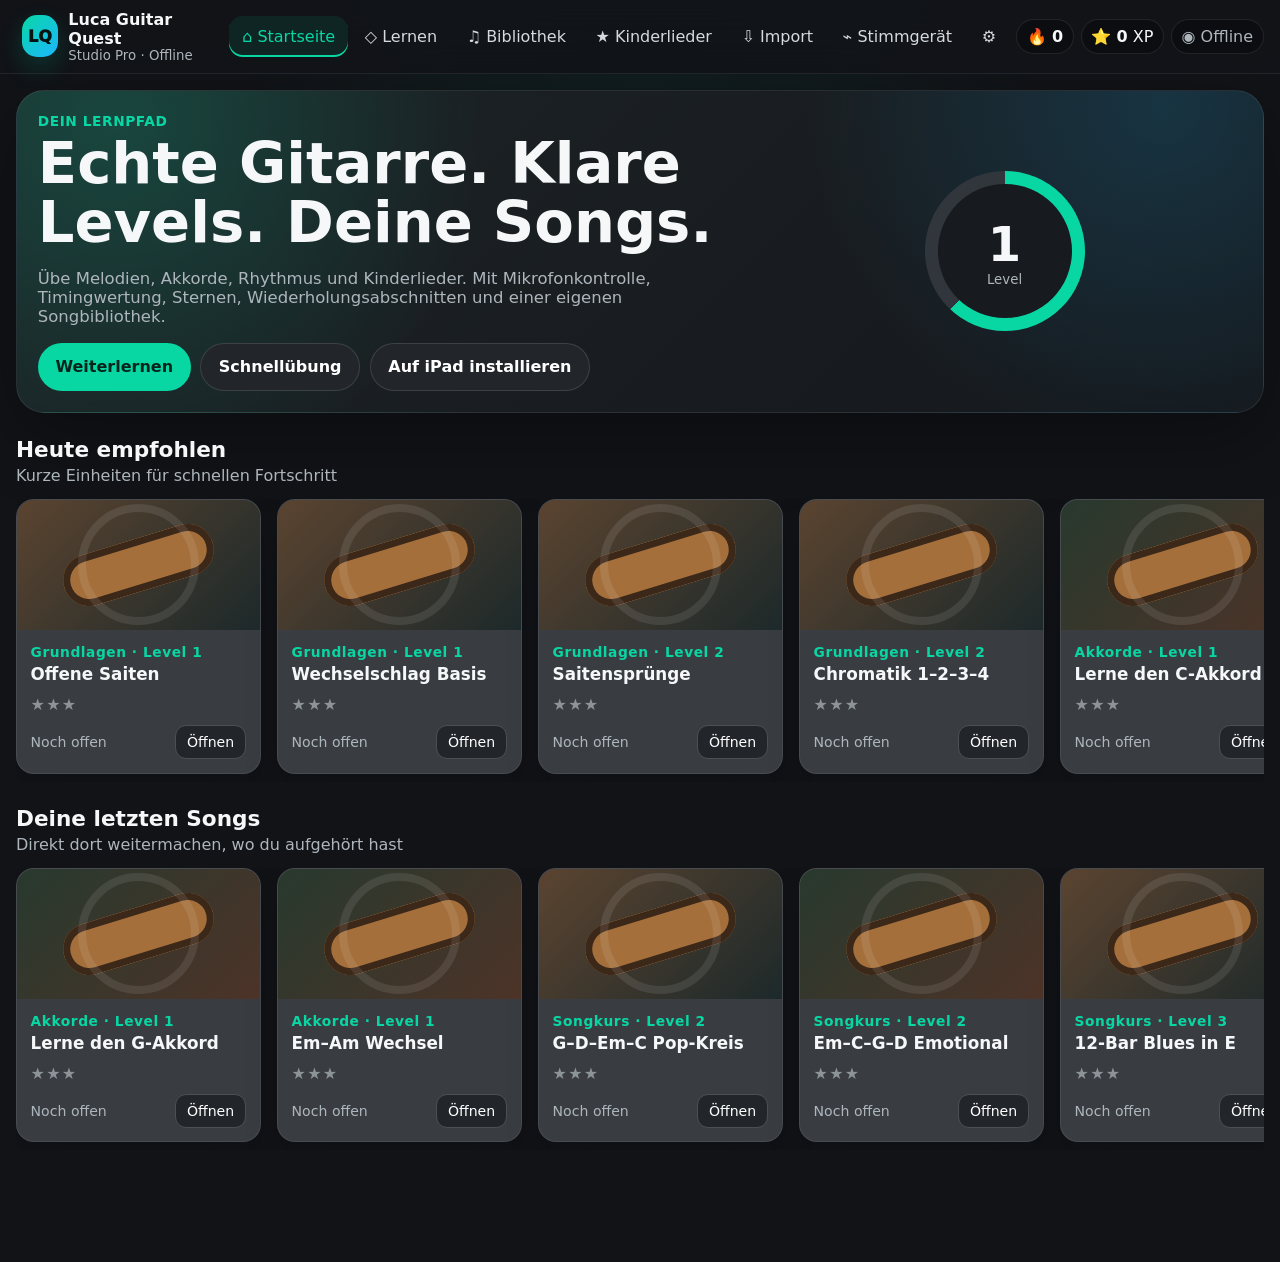
==== commit 8d0d587d: "Add files via upload" ====
--- a/index.html
+++ b/index.html
@@ -3,8 +3,7 @@
 <head>
   <meta charset="utf-8">
   <meta name="viewport" content="width=device-width, initial-scale=1, viewport-fit=cover">
-  <meta name="theme-color" content="#101215">
-  <meta name="application-name" content="Luca Guitar Quest">
+  <meta name="theme-color" content="#15181c">
   <meta name="apple-mobile-web-app-capable" content="yes">
   <meta name="apple-mobile-web-app-status-bar-style" content="black-translucent">
   <title>Luca Guitar Quest Studio Pro · iPad Offline</title>
--- a/styles.css
+++ b/styles.css
@@ -57,79 +57,85 @@
 @media (display-mode:standalone){body{overscroll-behavior:none;-webkit-user-select:none;user-select:none}input,textarea{-webkit-user-select:text;user-select:text}}
 
 
-/* Premium UI Refresh 2026
-   Ergänzt die bestehende Oberfläche, ohne Funktionsklassen oder IDs umzubenennen. */
+/* ===== Release 2.1 · Premium UI refinement ===== */
 :root{
-  --bg:#121418;
-  --panel:#202329;
-  --panel2:#292d33;
-  --panel3:#32363d;
-  --line:rgba(255,255,255,.085);
-  --accent:#13d8a8;
-  --accent2:#31b9ff;
-  --shadow:0 18px 55px rgba(0,0,0,.28);
+  --bg:#111317;
+  --panel:#1b1e23;
+  --panel2:#25292f;
+  --panel3:#30343b;
+  --line:rgba(255,255,255,.09);
+  --accent:#08d7a4;
+  --accent2:#1cb7ff;
+  --shadow:0 24px 70px rgba(0,0,0,.32);
 }
 body{
   background:
-    radial-gradient(circle at 85% -10%,rgba(19,216,168,.10),transparent 30rem),
-    linear-gradient(180deg,#0e1013 0,#15181c 32rem,#121418 100%);
+    radial-gradient(circle at 50% -10%,rgba(8,215,164,.09),transparent 28rem),
+    #111317;
 }
 .topbar{
-  background:rgba(19,21,25,.88);
+  background:rgba(18,20,24,.88);
   border-bottom:1px solid rgba(255,255,255,.07);
-  box-shadow:0 10px 30px rgba(0,0,0,.18);
+  -webkit-backdrop-filter:blur(22px);
+  backdrop-filter:blur(22px);
 }
 .brand-logo{
-  box-shadow:0 8px 24px rgba(19,216,168,.22);
+  border-radius:15px;
+  box-shadow:0 10px 25px rgba(8,215,164,.18);
 }
-.screen{
-  animation:premium-screen-in .22s ease-out;
-}
-@keyframes premium-screen-in{
-  from{opacity:.35;transform:translateY(5px)}
-  to{opacity:1;transform:none}
-}
-.card,.panel,.lesson-card,.song-card,.tool-card,.settings-card,.stat-card{
-  border-color:var(--line);
-  box-shadow:0 12px 35px rgba(0,0,0,.14);
-}
-.button.primary{
-  box-shadow:0 8px 24px rgba(19,216,168,.20);
-}
-.button,.desktop-nav button,.mobile-nav button{
-  -webkit-tap-highlight-color:transparent;
-}
-.mobile-nav{
-  background:rgba(22,24,28,.94);
-  border-top:1px solid rgba(255,255,255,.08);
-  backdrop-filter:blur(20px) saturate(135%);
-  -webkit-backdrop-filter:blur(20px) saturate(135%);
-  padding-bottom:max(.55rem,env(safe-area-inset-bottom));
-}
-.mobile-nav button{
-  min-height:54px;
-  border-radius:14px;
+.desktop-nav button{
   transition:background .18s ease,color .18s ease,transform .18s ease;
 }
-.mobile-nav button:active{transform:scale(.96)}
-.mobile-nav button.active{
-  background:linear-gradient(180deg,rgba(19,216,168,.13),rgba(19,216,168,.03));
+.desktop-nav button:hover{background:rgba(255,255,255,.055)}
+.desktop-nav button.active{
   color:var(--accent);
+  background:rgba(8,215,164,.09);
+  box-shadow:inset 0 -2px var(--accent);
 }
-input,select,textarea{
-  background:#111418;
+.status-chip{
+  border-color:rgba(255,255,255,.09);
+  background:rgba(0,0,0,.24);
+}
+.hero-card{
+  border-color:rgba(255,255,255,.08);
+  background:
+    radial-gradient(circle at 8% 10%,rgba(8,215,164,.20),transparent 31%),
+    radial-gradient(circle at 92% 5%,rgba(28,183,255,.16),transparent 30%),
+    linear-gradient(135deg,#1d2326,#15181c);
+}
+.button{
+  min-height:46px;
   border-color:rgba(255,255,255,.12);
+  transition:transform .16s ease,filter .16s ease,background .16s ease;
 }
-:focus-visible{
-  outline:3px solid rgba(19,216,168,.45);
+.button:active{transform:scale(.98)}
+.button.primary{
+  color:#05251c;
+  background:var(--accent);
+}
+.lesson-card,.song-card,.settings-card,.panel,.card{
+  border-color:rgba(255,255,255,.075);
+  box-shadow:0 14px 35px rgba(0,0,0,.14);
+}
+button:focus-visible,input:focus-visible,select:focus-visible,textarea:focus-visible{
+  outline:3px solid rgba(8,215,164,.52);
   outline-offset:3px;
 }
-@media (max-width:780px){
-  .topbar{padding-top:max(.45rem,env(safe-area-inset-top))}
-  .top-status{gap:.25rem}
-  .status-chip{padding:.35rem .52rem}
-  .main-content{padding-bottom:calc(88px + env(safe-area-inset-bottom))}
+.bottom-nav{
+  background:rgba(19,21,25,.93)!important;
+  border-top:1px solid rgba(255,255,255,.08)!important;
+  -webkit-backdrop-filter:blur(22px);
+  backdrop-filter:blur(22px);
+  padding-bottom:max(.65rem,env(safe-area-inset-bottom))!important;
 }
-@media (prefers-reduced-motion:reduce){
-  .screen{animation:none}
+.bottom-nav button.active{
+  color:var(--accent)!important;
 }
+@media(max-width:760px){
+  .main-content{padding-left:.8rem;padding-right:.8rem}
+  .hero-card{border-radius:24px}
+  .top-status .status-chip:nth-child(3){display:none}
+}
+@media(prefers-reduced-motion:reduce){
+  *,*::before,*::after{scroll-behavior:auto!important;animation-duration:.01ms!important;animation-iteration-count:1!important;transition-duration:.01ms!important}
+}
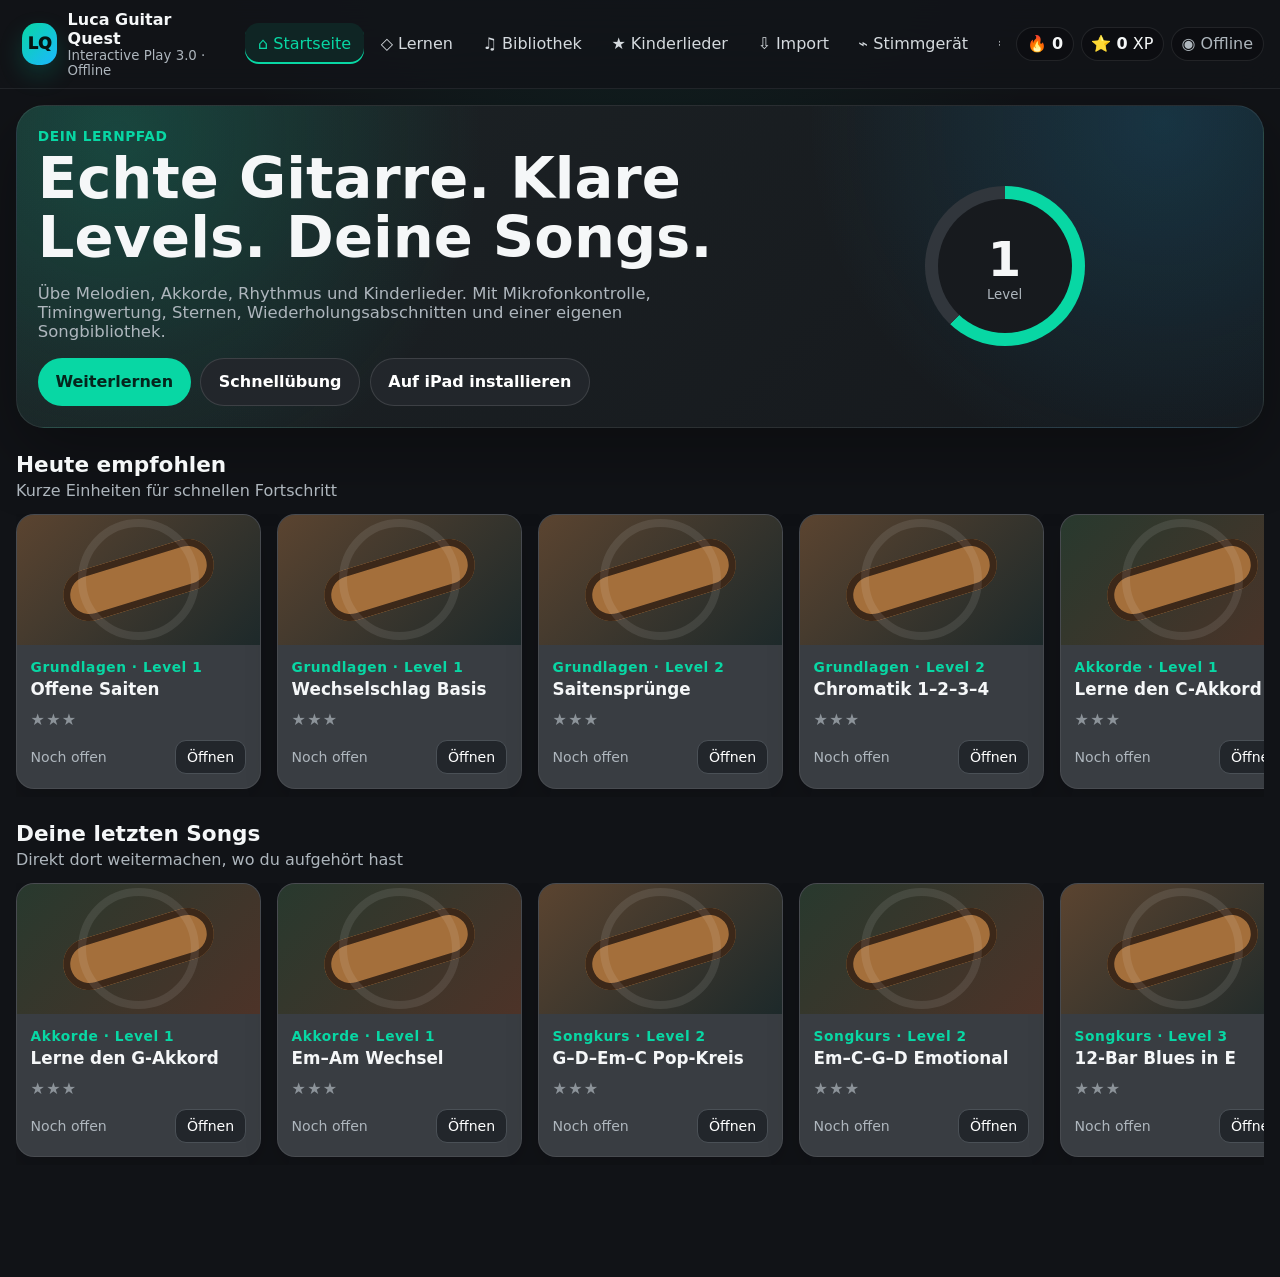
==== commit a9b5f5d5: "Add files via upload" ====
--- a/index.html
+++ b/index.html
@@ -6,7 +6,7 @@
   <meta name="theme-color" content="#15181c">
   <meta name="apple-mobile-web-app-capable" content="yes">
   <meta name="apple-mobile-web-app-status-bar-style" content="black-translucent">
-  <title>Luca Guitar Quest Studio Pro · iPad Offline</title>
+  <title>Luca Guitar Quest · Interactive Play 3.0</title>
 
   <meta name="mobile-web-app-capable" content="yes">
   <meta name="apple-mobile-web-app-title" content="Luca Guitar Quest">
@@ -26,7 +26,7 @@
     <div class="topbar-inner">
       <button class="brand" data-nav="home" aria-label="Startseite öffnen">
         <span class="brand-logo">LQ</span>
-        <span><strong>Luca Guitar Quest</strong><small>Studio Pro · Offline</small></span>
+        <span><strong>Luca Guitar Quest</strong><small>Interactive Play 3.0 · Offline</small></span>
       </button>
       <nav class="desktop-nav" aria-label="Hauptnavigation">
         <button data-nav="home" class="active">⌂ Startseite</button>
@@ -194,37 +194,57 @@
 
     <section id="screen-player" class="screen player-screen">
       <div class="player-header">
-        <div><span id="playerCategory" class="eyebrow">ÜBUNG</span><h2 id="playerTitle">Song</h2><div id="playerMeta" class="muted"></div></div>
+        <div>
+          <span id="playerCategory" class="eyebrow">INTERACTIVE PLAY</span>
+          <h2 id="playerTitle">Song</h2>
+          <div id="playerMeta" class="muted"></div>
+        </div>
         <div class="player-controls-top">
-          <button id="speedMinus" class="circle-button">−</button>
+          <label class="player-mode-picker">Spielart
+            <select id="sessionModeSelect" aria-label="Spielart wählen">
+              <option value="learn">Lernmodus</option>
+              <option value="practice" selected>Übungsmodus</option>
+              <option value="play">Spielmodus</option>
+              <option value="kids">Kita-Modus</option>
+            </select>
+          </label>
+          <button id="speedMinus" class="circle-button" aria-label="Tempo senken">−</button>
           <input id="speedSlider" type="range" min="50" max="150" value="100" aria-label="Spielgeschwindigkeit">
-          <button id="speedPlus" class="circle-button">+</button>
+          <button id="speedPlus" class="circle-button" aria-label="Tempo erhöhen">+</button>
           <strong><span id="speedValue">100</span>%</strong>
           <button id="metronomeBtn" class="toggle-button active">Metronom</button>
           <button id="playerMicBtn" class="toggle-button">Mikro</button>
+          <button id="latencyCalibrateBtn" class="toggle-button">Latenz messen</button>
+          <span id="latencyValue" class="latency-chip">0 ms</span>
         </div>
       </div>
 
       <div class="score-strip">
-        <span>Score <b id="playerScore">0</b></span><span>Treffer <b id="playerAccuracy">0%</b></span><span>Timing <b id="playerTiming">–</b></span><span>Serie <b id="playerCombo">0</b></span>
-      </div>
-      <div id="liveFeedback" class="live-feedback">
-        <span id="liveMicDot" class="live-dot"></span>
-        <span>Live-Ton: <b id="liveDetectedNote">–</b></span>
-        <span id="livePitchDetail">Mikrofon aus</span>
-        <span>Ziel: <b id="liveTargetNote">–</b></span>
+        <span>Score <b id="playerScore">0</b></span>
+        <span>Treffer <b id="playerAccuracy">0%</b></span>
+        <span>Timing <b id="playerTiming">–</b></span>
+        <span>Serie <b id="playerCombo">0</b></span>
+        <span>Bestserie <b id="playerBestCombo">0</b></span>
+      </div>
+
+      <div class="practice-hud" aria-live="polite">
+        <div><small>JETZT</small><b id="nowTarget">Bereit</b><span id="nowHint">Starte die Runde</span></div>
+        <div><small>DANACH</small><b id="nextTarget">–</b><span id="nextHint">Nächster Spielschritt</span></div>
+        <div class="mic-hud"><span id="liveMicDot" class="live-dot"></span><small>LIVE</small><b id="liveDetectedNote">–</b><span id="livePitchDetail">Mikrofon aus</span></div>
       </div>
 
       <div class="highway-wrap">
-        <canvas id="gameCanvas" width="1200" height="650" aria-label="Gitarren-Spielbrett"></canvas>
+        <canvas id="gameCanvas" width="1200" height="720" aria-label="Animierte Gitarren-Spielspur mit sechs Saiten"></canvas>
         <div id="countdown" class="countdown hidden">3</div>
+        <div id="hitFeedback" class="hit-feedback hidden">Perfekt</div>
+        <div id="learningWait" class="learning-wait hidden"><b>Ich warte auf dich</b><span id="learningWaitText">Spiele den angezeigten Ton.</span></div>
       </div>
 
       <div id="inputControls" class="input-controls"></div>
 
       <div class="transport-panel">
         <div class="transport-buttons">
-          <button id="playPauseBtn" class="transport-main">▶</button>
+          <button id="playPauseBtn" class="transport-main" aria-label="Start oder Pause">▶</button>
           <button id="restartBtn" class="transport-button" title="Von vorn">↺</button>
           <button id="backFiveBtn" class="transport-button" title="5 Sekunden zurück">−5s</button>
           <button id="forwardFiveBtn" class="transport-button" title="5 Sekunden vor">+5s</button>
@@ -242,7 +262,14 @@
           </div>
           <span id="durationLabel">0:00</span>
         </div>
-        <div class="transport-hint">Du kannst den Fortschrittsbalken antippen, ziehen oder mit den Pfeiltasten verschieben. A/B setzt einen wiederholbaren Übungsabschnitt.</div>
+        <div class="transport-hint">Querformat empfohlen. Im Lernmodus wartet die Spur auf den richtigen Ton. A/B wiederholt gezielt einen Abschnitt.</div>
+      </div>
+
+      <div id="practiceAnalysis" class="practice-analysis hidden" aria-live="polite">
+        <div><small>SCHWIERIGSTE STELLE</small><b id="hardSpotLabel">–</b><span id="hardSpotDetail">Noch keine Auswertung</span></div>
+        <button id="practiceHardSpotBtn" class="button secondary">Stelle wiederholen</button>
+        <div><small>TEMPO-EMPFEHLUNG</small><b id="adaptiveTempoLabel">100%</b><span id="adaptiveTempoDetail">Nach der Runde</span></div>
+        <button id="applyAdaptiveTempoBtn" class="button primary">Tempo übernehmen</button>
       </div>
 
       <audio id="backingAudio" preload="metadata"></audio>
--- a/styles.css
+++ b/styles.css
@@ -139,3 +139,29 @@
 @media(prefers-reduced-motion:reduce){
   *,*::before,*::after{scroll-behavior:auto!important;animation-duration:.01ms!important;animation-iteration-count:1!important;transition-duration:.01ms!important}
 }
+
+
+/* Interactive Play 3.0 */
+.player-screen{background:radial-gradient(circle at 50% -10%,#173b54 0,#09131f 38%,#05080d 100%);min-height:calc(100vh - 84px);color:#fff}
+.player-header{background:rgba(5,10,18,.88);border-bottom:1px solid rgba(255,255,255,.12)}
+.player-controls-top{background:rgba(15,28,42,.9);border:1px solid rgba(255,255,255,.12)}
+.player-mode-picker{display:grid;gap:.2rem;color:#b9cad8;font-size:.72rem;font-weight:800;text-transform:uppercase;letter-spacing:.06em}
+.player-mode-picker select{background:#08121d;color:#fff;border:1px solid #40576a;border-radius:10px;padding:.48rem .65rem;min-width:132px}
+.latency-chip{border:1px solid rgba(255,255,255,.18);background:#07111b;border-radius:999px;padding:.55rem .7rem;color:#8fffe2;font-variant-numeric:tabular-nums}
+.score-strip{background:rgba(4,10,20,.92);font-variant-numeric:tabular-nums}
+.practice-hud{display:grid;grid-template-columns:1fr 1fr 1fr;gap:1px;background:rgba(255,255,255,.12);border-bottom:1px solid rgba(255,255,255,.14)}
+.practice-hud>div{display:grid;grid-template-columns:auto 1fr;gap:.15rem .65rem;align-items:center;background:rgba(5,13,24,.92);padding:.7rem 1rem;min-width:0}
+.practice-hud small{color:#7ddfc8;font-size:.68rem;font-weight:900;letter-spacing:.12em}.practice-hud b{font-size:1.25rem;white-space:nowrap;overflow:hidden;text-overflow:ellipsis}.practice-hud span{grid-column:2;color:#aebdca;font-size:.82rem;white-space:nowrap;overflow:hidden;text-overflow:ellipsis}
+.mic-hud .live-dot{grid-row:1/3;grid-column:1;width:13px;height:13px}
+.highway-wrap{position:relative;min-height:590px;background:linear-gradient(#06101b,#020406);overflow:hidden;border-top:1px solid rgba(255,255,255,.08);border-bottom:1px solid rgba(255,255,255,.12)}
+.highway-wrap canvas{display:block;width:100%;height:590px;touch-action:none}
+.hit-feedback{position:absolute;left:50%;top:68%;transform:translate(-50%,-50%);z-index:4;padding:.55rem 1rem;border-radius:999px;background:rgba(6,20,24,.88);border:2px solid #67ffd0;font-size:clamp(1.3rem,3vw,2.3rem);font-weight:1000;text-shadow:0 2px 12px #000;pointer-events:none}
+.hit-feedback.good{border-color:#64c9ff}.hit-feedback.early,.hit-feedback.late{border-color:#ffd36a}.hit-feedback.miss{border-color:#ff6f86}
+.learning-wait{position:absolute;inset:auto 50% 5.5rem auto;transform:translateX(50%);z-index:5;display:grid;text-align:center;background:rgba(6,15,25,.94);border:1px solid #67ffd0;border-radius:18px;padding:.8rem 1.2rem;min-width:min(90%,360px)}.learning-wait b{font-size:1.15rem}.learning-wait span{color:#b9cad8;margin-top:.2rem}
+.input-controls{background:#07121f;border-top:1px solid rgba(255,255,255,.1)}.input-button{background:#10263c;border-color:#52718b}.input-button.hit{background:#50e29b}.input-button.wrong{background:#ff657c}
+.transport-panel{background:#081421}.transport-button{background:#102b45}.transport-main{color:#072136}.timeline-markers{opacity:.6}
+.practice-analysis{display:grid;grid-template-columns:minmax(190px,1fr) auto minmax(190px,1fr) auto;gap:.75rem;align-items:center;background:#0b1824;border-top:1px solid rgba(255,255,255,.13);padding:1rem}.practice-analysis>div{display:grid}.practice-analysis small{color:#7ddfc8;font-weight:900;letter-spacing:.08em}.practice-analysis b{font-size:1.1rem}.practice-analysis span{color:#aebdca;font-size:.82rem;margin-top:.15rem}
+body.reduced-motion .hit-feedback{transition:none}
+@media(max-width:980px){.practice-hud{grid-template-columns:1fr 1fr}.practice-hud .mic-hud{grid-column:1/-1}.practice-analysis{grid-template-columns:1fr auto}.highway-wrap,.highway-wrap canvas{height:540px;min-height:540px}}
+@media(max-width:620px){.practice-hud{grid-template-columns:1fr}.practice-hud .mic-hud{grid-column:auto}.practice-analysis{grid-template-columns:1fr}.practice-analysis .button{width:100%}.highway-wrap,.highway-wrap canvas{height:500px;min-height:500px}.player-mode-picker{width:100%}.player-mode-picker select{width:100%}}
+@media (min-width:1000px) and (orientation:landscape){.highway-wrap,.highway-wrap canvas{height:62dvh;min-height:560px;max-height:760px}}
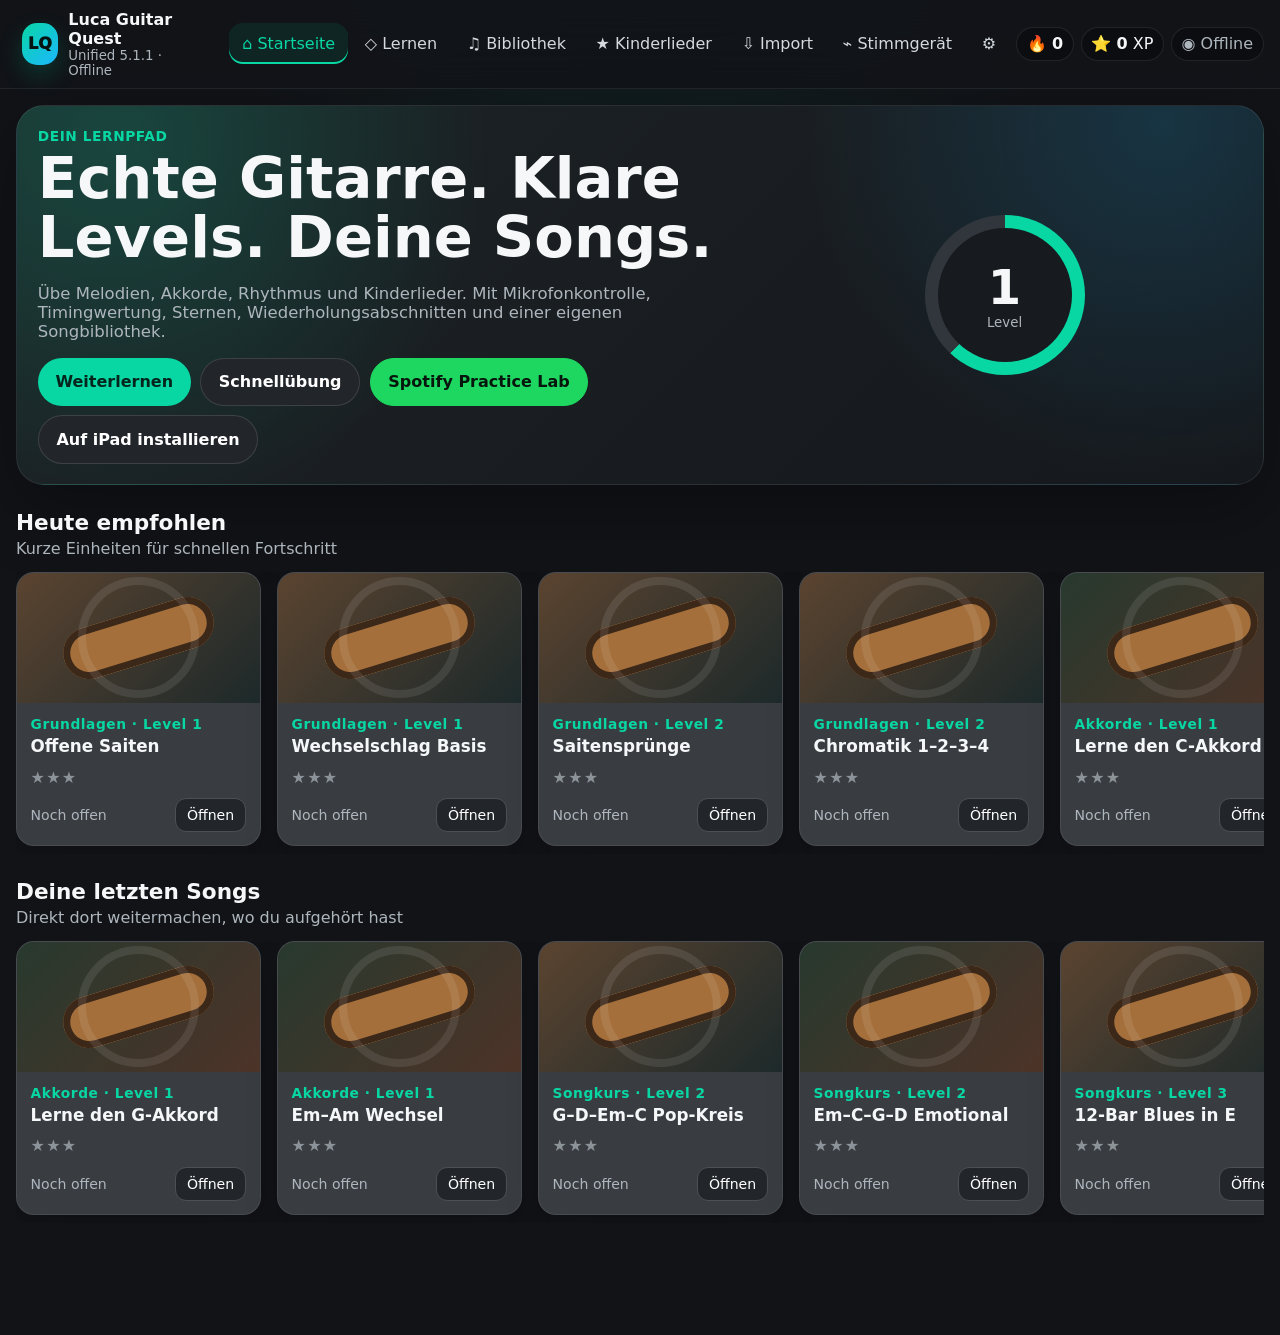
==== commit 8fb27f93: "Add files via upload" ====
--- a/index.html
+++ b/index.html
@@ -6,7 +6,8 @@
   <meta name="theme-color" content="#15181c">
   <meta name="apple-mobile-web-app-capable" content="yes">
   <meta name="apple-mobile-web-app-status-bar-style" content="black-translucent">
-  <title>Luca Guitar Quest · Interactive Play 3.0</title>
+  <title>Luca Guitar Quest · Unified 5.1.1</title>
+  <meta name="description" content="Offlinefähige Gitarrenlern-App für iPad und Android mit Interactive Play, Mikrofonfeedback, Stimmgerät, Aufnahmen, Lernpfad, Kinderliedern und Spotify Practice Lab.">
 
   <meta name="mobile-web-app-capable" content="yes">
   <meta name="apple-mobile-web-app-title" content="Luca Guitar Quest">
@@ -21,12 +22,13 @@
   <link rel="stylesheet" href="styles.css">
 </head>
 <body>
+<a class="skip-link" href="#mainContent">Zum Inhalt springen</a>
 <div id="app" class="app-shell">
   <header class="topbar">
     <div class="topbar-inner">
       <button class="brand" data-nav="home" aria-label="Startseite öffnen">
         <span class="brand-logo">LQ</span>
-        <span><strong>Luca Guitar Quest</strong><small>Interactive Play 3.0 · Offline</small></span>
+        <span><strong>Luca Guitar Quest</strong><small>Unified 5.1.1 · Offline</small></span>
       </button>
       <nav class="desktop-nav" aria-label="Hauptnavigation">
         <button data-nav="home" class="active">⌂ Startseite</button>
@@ -45,7 +47,7 @@
     </div>
   </header>
 
-  <main class="main-content">
+  <main id="mainContent" class="main-content">
     <section id="screen-home" class="screen active">
       <div class="hero-card">
         <div>
@@ -55,6 +57,7 @@
           <div class="button-row">
             <button class="button primary" data-nav="learn">Weiterlernen</button>
             <button class="button secondary" id="quickPracticeBtn">Schnellübung</button>
+            <a class="button spotify-action" href="spotify-practice.html">Spotify Practice Lab</a>
             <button class="button secondary install-action" id="installHeroBtn">Auf iPad installieren</button>
           </div>
         </div>
@@ -85,11 +88,11 @@
     <section id="screen-library" class="screen">
       <div class="section-head"><div><h2>Songbibliothek</h2><p>Alle spielbaren Übungen, Favoriten und Imports in einer Übersicht</p></div></div>
       <div class="library-toolbar panel">
-        <input id="librarySearch" type="search" placeholder="Nach Titel, Kategorie oder Quelle suchen">
-        <select id="libraryMode"><option value="all">Alle Modi</option><option value="melody">Melodie</option><option value="chords">Akkorde</option><option value="rhythm">Rhythmus</option></select>
-        <select id="libraryDifficulty"><option value="all">Alle Level</option><option value="1">Level 1</option><option value="2">Level 2</option><option value="3">Level 3</option><option value="4">Level 4+</option></select>
-        <select id="librarySource"><option value="all">Alle Quellen</option><option value="built-in">Mitgeliefert</option><option value="traditional">Traditionell</option><option value="public-domain">Public Domain</option><option value="favorite">Favoriten</option><option value="import">Import</option></select>
-        <select id="librarySort"><option value="recommended">Empfohlen</option><option value="title">Titel A–Z</option><option value="level">Level</option><option value="stars">Beste Bewertung</option><option value="recent">Zuletzt gespielt</option></select>
+        <input id="librarySearch" type="search" placeholder="Nach Titel, Kategorie oder Quelle suchen" aria-label="Songbibliothek durchsuchen">
+        <select id="libraryMode" aria-label="Spielmodus filtern"><option value="all">Alle Modi</option><option value="melody">Melodie</option><option value="chords">Akkorde</option><option value="rhythm">Rhythmus</option></select>
+        <select id="libraryDifficulty" aria-label="Schwierigkeitsgrad filtern"><option value="all">Alle Level</option><option value="1">Level 1</option><option value="2">Level 2</option><option value="3">Level 3</option><option value="4">Level 4+</option></select>
+        <select id="librarySource" aria-label="Songquelle filtern"><option value="all">Alle Quellen</option><option value="built-in">Mitgeliefert</option><option value="traditional">Traditionell</option><option value="public-domain">Public Domain</option><option value="favorite">Favoriten</option><option value="import">Import</option></select>
+        <select id="librarySort" aria-label="Songbibliothek sortieren"><option value="recommended">Empfohlen</option><option value="title">Titel A–Z</option><option value="level">Level</option><option value="stars">Beste Bewertung</option><option value="recent">Zuletzt gespielt</option></select>
       </div>
       <div class="library-layout">
         <aside class="panel category-panel">
@@ -138,6 +141,7 @@
           <label for="favoriteChords">Akkordfolge</label><input id="favoriteChords" value="G D Em C">
           <label for="favoriteBpm">BPM</label><input id="favoriteBpm" type="number" value="90" min="40" max="220">
           <button id="favoriteSaveBtn" class="button primary full">Als spielbare Übung speichern</button>
+          <a class="button spotify-action full" href="spotify-practice.html">Spotify Practice Lab öffnen</a>
           <p class="muted">Es wird keine geschützte Audiodatei heruntergeladen. Der Link dient als Referenz; die Übung wird aus Akkorden und Tempo erzeugt.</p>
         </div>
         <div class="panel">
@@ -156,7 +160,7 @@
 
     <section id="screen-tuner" class="screen">
       <div class="panel tuner-panel">
-        <span class="eyebrow">STANDARDSTIMMUNG E A D G B e</span>
+        <span class="eyebrow">STANDARDSTIMMUNG E A D G H e</span>
         <h2>Stimmgerät & Mikrofonprüfung</h2>
         <div id="micEnvironment" class="mic-environment">Mikrofonumgebung wird geprüft …</div>
         <div id="tunerNote" class="tuner-note">–</div>
@@ -165,7 +169,7 @@
         <div class="tuner-meters">
           <div class="meter-card"><span>Signalpegel</span><div class="signal-meter"><i id="micLevelBar"></i></div><b id="micLevelText">0 %</b></div>
           <div class="meter-card"><span>Erkennungssicherheit</span><div class="signal-meter"><i id="pitchConfidenceBar"></i></div><b id="pitchConfidenceText">0 %</b></div>
-          <div class="meter-card"><span>Zielsaite</span><b id="tunerTargetString">–</b><small id="tunerTargetFrequency">Standard: E A D G B e</small></div>
+          <div class="meter-card"><span>Zielsaite</span><b id="tunerTargetString">–</b><small id="tunerTargetFrequency">Standard: E A D G H e</small></div>
         </div>
         <div class="button-row tuner-actions">
           <button id="tunerMicBtn" class="button primary">🎙 Mikrofon starten</button>
@@ -181,9 +185,10 @@
         <div class="panel"><h3>Barrierefreiheit</h3><label><input id="highContrastToggle" type="checkbox"> Hoher Kontrast</label><label><input id="reducedMotionToggle" type="checkbox"> Bewegungen reduzieren</label><label for="fontScale">Schriftgröße</label><input id="fontScale" type="range" min="90" max="130" value="100"></div>
         <div class="panel"><h3>Spieler</h3><label><input id="metronomeDefault" type="checkbox" checked> Metronom standardmäßig aktiv</label><label><input id="micDefault" type="checkbox"> Mikrofon beim Start anbieten</label><label for="timingWindow">Trefferfenster</label><select id="timingWindow"><option value="180">Streng · 180 ms</option><option value="260" selected>Normal · 260 ms</option><option value="380">Locker · 380 ms</option></select></div>
         <div class="panel network-panel"><h3>Offline & Netzwerk</h3><label class="network-switch"><input id="networkToggle" type="checkbox"> Internet-Funktionen erlauben</label><div id="networkState" class="status-box">Lokaler Offline-Modus wird geprüft …</div><button id="offlineCheckBtn" class="button secondary full">Offline-Speicher prüfen</button><p class="muted">Standardmäßig bleibt das Internet innerhalb der App ausgeschaltet. Lernen, Bibliothek, Imports, Fortschritt, Stimmgerät und Mikrofon funktionieren lokal. Nur externe Spotify-/YouTube-/Quellenlinks benötigen eine Verbindung und deine ausdrückliche Freigabe.</p></div>
+        <div class="panel spotify-panel"><h3>Spotify Practice Lab</h3><p>Nutze deinen persönlichen Katalog als Motivation, erstelle vereinfachte Akkord- und Rhythmusübungen und öffne Spotify nur auf ausdrücklichen Wunsch.</p><a class="button spotify-action full" href="spotify-practice.html">Practice Lab starten</a></div>
         <div class="panel install-panel"><h3>iPad-App installieren</h3><div id="installState" class="install-state">Installationsstatus wird geprüft …</div><button id="installGuideBtn" class="button primary full">Installationsschritte anzeigen</button><button id="shareInstallLinkBtn" class="button secondary full">App-Link teilen</button><p class="muted">Für die erste Installation und den Mikrofonzugriff muss die App über HTTPS geöffnet werden. Nach dem ersten vollständigen Start funktioniert der Kern offline.</p></div>
         <div class="panel"><h3>Diagnose</h3><button id="runDiagnosticsBtn" class="button secondary full">Funktionen prüfen</button><div id="diagnosticsOutput" class="diagnostics-output">Noch keine Prüfung durchgeführt.</div></div>
-        <div class="panel"><h3>Backup</h3><button id="exportBackupBtn" class="button secondary full">Backup exportieren</button><label for="backupImport">Backup importieren</label><input id="backupImport" type="file" accept="application/json"><textarea id="backupPreview" placeholder="Exportinformationen erscheinen hier" readonly></textarea></div>
+        <div class="panel"><h3>Backup</h3><button id="exportBackupBtn" class="button secondary full">Backup exportieren</button><label for="backupImport">Backup importieren</label><input id="backupImport" type="file" accept="application/json"><label for="backupPreview">Backup-Vorschau</label><textarea id="backupPreview" placeholder="Exportinformationen erscheinen hier" readonly></textarea></div>
       </div>
     </section>
 
@@ -218,7 +223,6 @@
           <span id="latencyValue" class="latency-chip">0 ms</span>
         </div>
       </div>
-
       <div class="score-strip">
         <span>Score <b id="playerScore">0</b></span>
         <span>Treffer <b id="playerAccuracy">0%</b></span>
--- a/styles.css
+++ b/styles.css
@@ -106,8 +106,11 @@
 .button{
   min-height:46px;
   border-color:rgba(255,255,255,.12);
+  text-decoration:none;
   transition:transform .16s ease,filter .16s ease,background .16s ease;
 }
+.skip-link{position:fixed;left:1rem;top:-6rem;z-index:1000;background:#fff;color:#000;padding:.75rem 1rem;border-radius:12px;font-weight:900;text-decoration:none}.skip-link:focus{top:max(1rem,env(safe-area-inset-top))}
+.spotify-action{background:#1ed760;color:#07160c;border-color:#1ed760}.spotify-action:hover{filter:brightness(1.08)}
 .button:active{transform:scale(.98)}
 .button.primary{
   color:#05251c;
@@ -141,7 +144,7 @@
 }
 
 
-/* Interactive Play 3.0 */
+/* Luca Guitar Quest Unified 5.1 */
 .player-screen{background:radial-gradient(circle at 50% -10%,#173b54 0,#09131f 38%,#05080d 100%);min-height:calc(100vh - 84px);color:#fff}
 .player-header{background:rgba(5,10,18,.88);border-bottom:1px solid rgba(255,255,255,.12)}
 .player-controls-top{background:rgba(15,28,42,.9);border:1px solid rgba(255,255,255,.12)}
